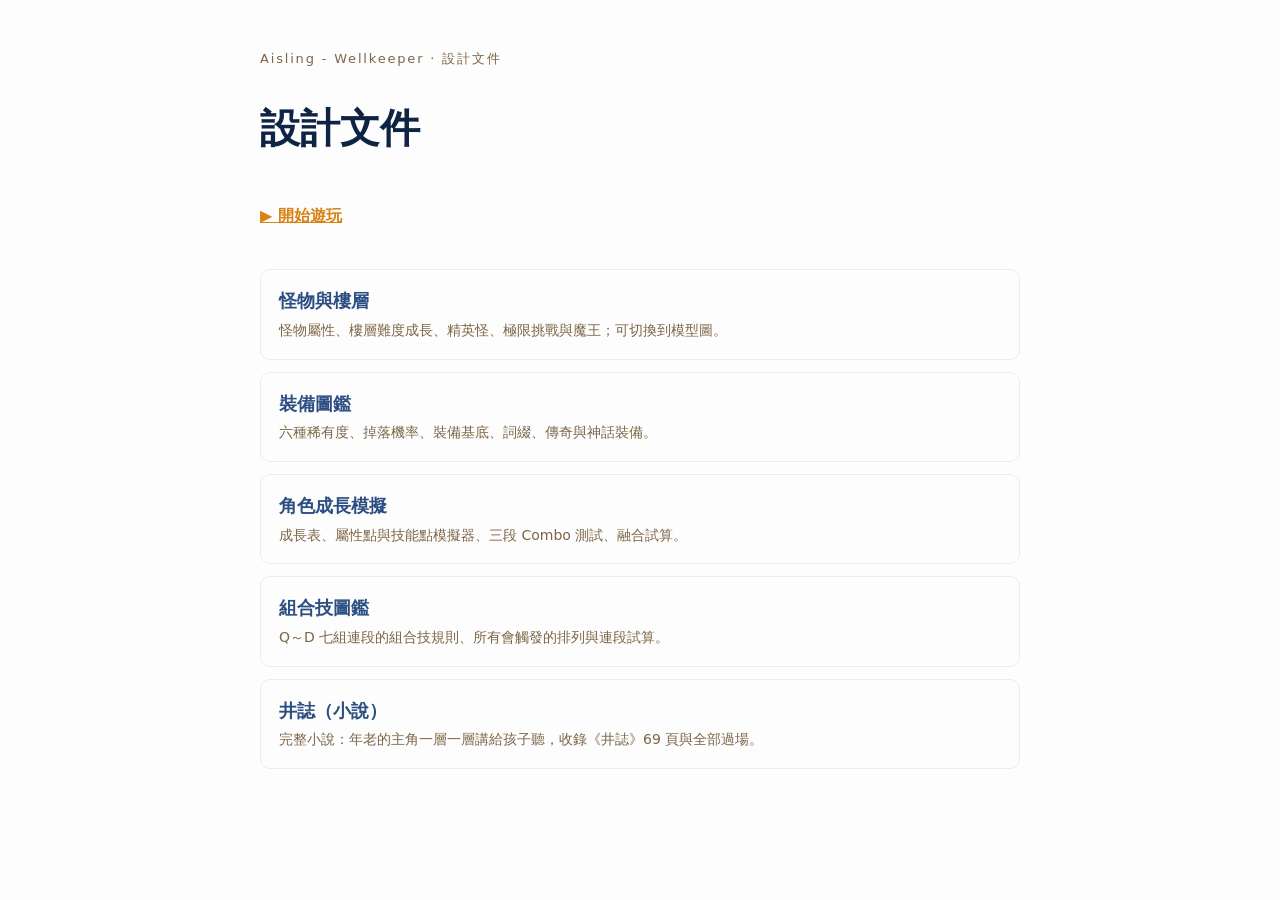
==== design/index.html @ f36fde09 "更新遊戲（2026-11-22 21:58）" ====
<!doctype html>
<html lang="zh-Hant">
<head>
<meta charset="utf-8">
<meta name="viewport" content="width=device-width, initial-scale=1">
<title>Aisling - Wellkeeper 設計文件</title>
<style>
:root { --bg: #FDFDFD; --ink: #0E2442; --ink-2: #2C4E82; --muted: #7d6547; --line: #ECECEB; --accent: #D78212; color-scheme: light; }
@media (prefers-color-scheme: dark) {
  :root:not([data-theme="light"]) { --bg: #0b1c33; --ink: #eef2f7; --ink-2: #a5d5e7; --muted: #c9b18f; --line: #213a5c; --accent: #EFA23A; color-scheme: dark; }
}
:root[data-theme="dark"] { --bg: #0b1c33; --ink: #eef2f7; --ink-2: #a5d5e7; --muted: #c9b18f; --line: #213a5c; --accent: #EFA23A; color-scheme: dark; }
body { margin: 0; background: var(--bg); color: var(--ink); font: 16px/1.7 "PingFang TC", "Microsoft JhengHei", system-ui, sans-serif; }
.wrap { max-width: 760px; margin: 0 auto; padding: 48px 16px 72px; display: grid; gap: 24px; }
.eyebrow { font-size: 13px; letter-spacing: .14em; color: var(--muted); }
h1 { margin: 0; font-size: clamp(28px, 6vw, 40px); }
ul { list-style: none; margin: 0; padding: 0; display: grid; gap: 12px; }
a.card { display: grid; gap: 2px; padding: 16px 18px; border: 1px solid var(--line); border-radius: 10px; color: inherit; text-decoration: none; }
a.card:hover, a.card:focus-visible { border-color: var(--accent); outline: none; }
a.card b { color: var(--ink-2); font-size: 18px; }
a.card span { color: var(--muted); font-size: 14px; }
.play { color: var(--accent); font-weight: 700; }
</style>
</head>
<body>
<div class="wrap">
  <div class="eyebrow">Aisling - Wellkeeper · 設計文件</div>
  <h1>設計文件</h1>
  <p><a class="play" href="../">▶ 開始遊玩</a></p>
  <ul>
    <li><a class="card" href="monsters.html"><b>怪物與樓層</b><span>怪物屬性、樓層難度成長、精英怪、極限挑戰與魔王；可切換到模型圖。</span></a></li>
    <li><a class="card" href="items.html"><b>裝備圖鑑</b><span>六種稀有度、掉落機率、裝備基底、詞綴、傳奇與神話裝備。</span></a></li>
    <li><a class="card" href="growth.html"><b>角色成長模擬</b><span>成長表、屬性點與技能點模擬器、三段 Combo 測試、融合試算。</span></a></li>
    <li><a class="card" href="combos.html"><b>組合技圖鑑</b><span>Q～D 七組連段的組合技規則、所有會觸發的排列與連段試算。</span></a></li>
    <li><a class="card" href="novel.html"><b>井誌（小說）</b><span>完整小說：年老的主角一層一層講給孩子聽，收錄《井誌》69 頁與全部過場。</span></a></li>
  </ul>
</div>
</body>
</html>
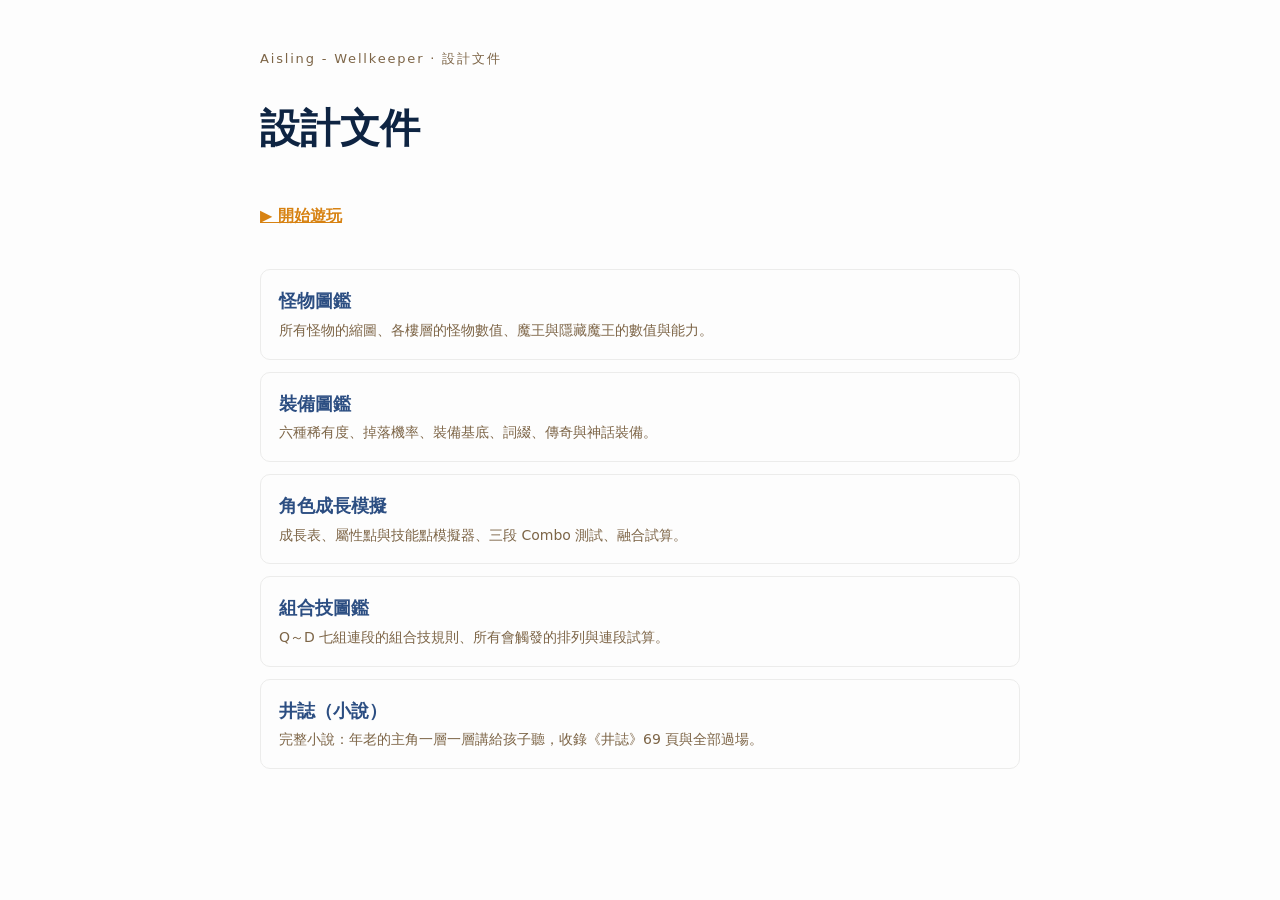
==== commit 03652556: "更新遊戲（2026-11-22 22:42）" ====
--- a/design/index.html
+++ b/design/index.html
@@ -28,7 +28,7 @@
   <h1>設計文件</h1>
   <p><a class="play" href="../">▶ 開始遊玩</a></p>
   <ul>
-    <li><a class="card" href="monsters.html"><b>怪物與樓層</b><span>怪物屬性、樓層難度成長、精英怪、極限挑戰與魔王；可切換到模型圖。</span></a></li>
+    <li><a class="card" href="codex.html"><b>怪物圖鑑</b><span>所有怪物的縮圖、各樓層的怪物數值、魔王與隱藏魔王的數值與能力。</span></a></li>
     <li><a class="card" href="items.html"><b>裝備圖鑑</b><span>六種稀有度、掉落機率、裝備基底、詞綴、傳奇與神話裝備。</span></a></li>
     <li><a class="card" href="growth.html"><b>角色成長模擬</b><span>成長表、屬性點與技能點模擬器、三段 Combo 測試、融合試算。</span></a></li>
     <li><a class="card" href="combos.html"><b>組合技圖鑑</b><span>Q～D 七組連段的組合技規則、所有會觸發的排列與連段試算。</span></a></li>
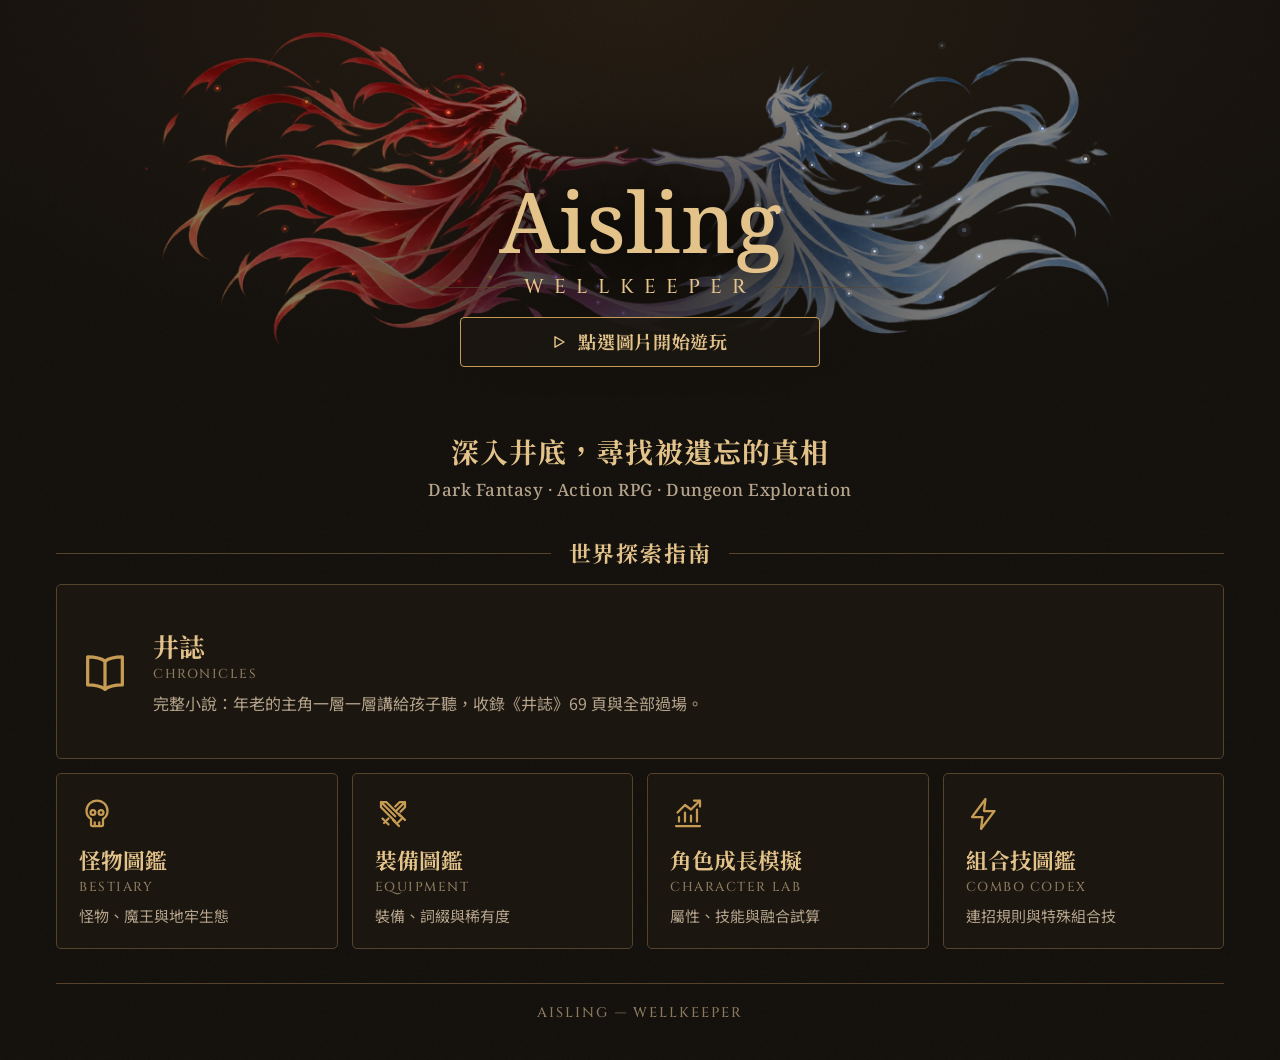
==== commit ab13d4f2: "更新遊戲（2026-11-28 12:11）" ====
--- a/design/index.html
+++ b/design/index.html
@@ -3,37 +3,263 @@
 <head>
 <meta charset="utf-8">
 <meta name="viewport" content="width=device-width, initial-scale=1">
-<title>Aisling - Wellkeeper 設計文件</title>
+<title>Aisling - Wellkeeper 世界指南</title>
+<meta name="description" content="Aisling - Wellkeeper：深入井底，尋找被遺忘的真相。怪物圖鑑、裝備圖鑑、角色成長模擬、組合技圖鑑與小說《井誌》。">
+<link rel="preconnect" href="https://fonts.googleapis.com">
+<link rel="preconnect" href="https://fonts.gstatic.com" crossorigin>
+<link href="https://fonts.googleapis.com/css2?family=Cinzel:wght@500;600&family=Noto+Serif+TC:wght@500;700&family=Noto+Serif:wght@500&family=Noto+Sans+TC:wght@400;500&display=swap" rel="stylesheet">
 <style>
-:root { --bg: #FDFDFD; --ink: #0E2442; --ink-2: #2C4E82; --muted: #7d6547; --line: #ECECEB; --accent: #D78212; color-scheme: light; }
-@media (prefers-color-scheme: dark) {
-  :root:not([data-theme="light"]) { --bg: #0b1c33; --ink: #eef2f7; --ink-2: #a5d5e7; --muted: #c9b18f; --line: #213a5c; --accent: #EFA23A; color-scheme: dark; }
-}
-:root[data-theme="dark"] { --bg: #0b1c33; --ink: #eef2f7; --ink-2: #a5d5e7; --muted: #c9b18f; --line: #213a5c; --accent: #EFA23A; color-scheme: dark; }
-body { margin: 0; background: var(--bg); color: var(--ink); font: 16px/1.7 "PingFang TC", "Microsoft JhengHei", system-ui, sans-serif; }
-.wrap { max-width: 760px; margin: 0 auto; padding: 48px 16px 72px; display: grid; gap: 24px; }
-.eyebrow { font-size: 13px; letter-spacing: .14em; color: var(--muted); }
-h1 { margin: 0; font-size: clamp(28px, 6vw, 40px); }
-ul { list-style: none; margin: 0; padding: 0; display: grid; gap: 12px; }
-a.card { display: grid; gap: 2px; padding: 16px 18px; border: 1px solid var(--line); border-radius: 10px; color: inherit; text-decoration: none; }
-a.card:hover, a.card:focus-visible { border-color: var(--accent); outline: none; }
-a.card b { color: var(--ink-2); font-size: 18px; }
-a.card span { color: var(--muted); font-size: 14px; }
-.play { color: var(--accent); font-weight: 700; }
+:root {
+  --bg: #100D0A; --card: #1B1610; --line: #55432C; --title: #E3C38A; --text: #B5A48B; --accent: #C69C54; --gold-hi: #E8C77F;
+  --en: "Cinzel", Georgia, serif; --serif: "Noto Serif TC", "Noto Serif", Georgia, serif; --sans: "Noto Sans TC", "PingFang TC", "Microsoft JhengHei", sans-serif;
+  --t: 350ms cubic-bezier(.2, .7, .2, 1);
+  color-scheme: dark;
+}
+* { box-sizing: border-box; }
+html { background: var(--bg); }
+body {
+  margin: 0; color: var(--text); font: 16px/1.7 var(--sans);
+  /* 微弱的石材紋理：雜訊（SVG）加上大塊的明暗 */
+  background:
+    url("data:image/svg+xml,%3Csvg xmlns='http://www.w3.org/2000/svg' width='220' height='220'%3E%3Cfilter id='n'%3E%3CfeTurbulence type='fractalNoise' baseFrequency='.85' numOctaves='3' stitchTiles='stitch'/%3E%3CfeColorMatrix values='0 0 0 0 .55 0 0 0 0 .45 0 0 0 0 .32 0 0 0 .05 0'/%3E%3C/filter%3E%3Crect width='100%25' height='100%25' filter='url(%23n)'/%3E%3C/svg%3E"),
+    radial-gradient(ellipse 90% 50% at 50% 0%, #22190f 0%, transparent 70%),
+    var(--bg);
+}
+a { color: inherit; text-decoration: none; }
+.wrap { max-width: 1200px; margin: 0 auto; padding: 24px 16px 40px; }
+
+/* 主視覺：整張可點。圖徽區 3.57:1；標題、副標與按鈕照遊戲首頁的規則，全部放在兩人手臂的下方（設計者 2026-11-28）*/
+.hero {
+  position: relative; display: grid; padding-bottom: clamp(18px, 2.4vw, 30px); overflow: hidden; cursor: pointer;
+  border: 1px solid transparent; border-radius: 6px;
+  transition: border-color var(--t), box-shadow var(--t), transform 120ms ease;
+  -webkit-tap-highlight-color: transparent;
+}
+.hero .art { position: relative; display: block; aspect-ratio: 3.57 / 1; transition: transform var(--t), filter var(--t); }
+/* 圖徽整張完整顯示（object-fit: contain）：3:1 的圖放在 3.57:1 的框裡，左右留暗底 */
+.hero .art img { position: absolute; inset: 0; width: 100%; height: 100%; object-fit: contain; opacity: .62; }
+/* 去背：圖直接放在網頁背景上，沒有底色；只在標題後面墊一層和網頁同色的淡影，讓字看得清楚 */
+.hero .shade { position: absolute; inset: 0; background: radial-gradient(ellipse 28% 50% at 50% 66%, rgb(16 13 10 / 70%) 0%, transparent 100%); }
+/* 遊戲標題畫面的呼吸：11 秒來回、放大到 1.015、亮度 0.95～1.05 */
+.hero .art img { animation: breathe 11s ease-in-out infinite alternate; }
+@keyframes breathe { from { transform: scale(1); filter: brightness(.95); } to { transform: scale(1.015); filter: brightness(1.05); } }
+/* 火星與光塵（同遊戲的 TitleParticles）：畫在 canvas 上 */
+.hero canvas { position: absolute; inset: 0; width: 100%; height: 100%; pointer-events: none; }
+/* 圖徽整張放進圖徽區，高度等於圖徽區；兩人的手下緣約在圖高 45%（同遊戲 TitleScreen 的 --title-top）。
+   標題從圖徽區 48% 的高度開始：往上拉回 52% 的圖徽區高度 = 寬度 × 0.52 / 3.57（margin 的 % 以寬度計） */
+.hero .head { position: relative; z-index: 1; margin-top: -14.6%; display: grid; justify-items: center; gap: clamp(6px, 1.4vw, 16px); }
+.hero h1 { margin: 0; font: 500 clamp(40px, 6.6vw, 84px)/.95 "Noto Serif", Georgia, serif; color: var(--title); text-shadow: 0 2px 24px rgb(0 0 0 / 70%); transition: color var(--t); }
+.hero .sub { display: flex; align-items: center; gap: 18px; font: 500 clamp(12px, 1.6vw, 20px)/1 var(--en); letter-spacing: .5em; color: var(--title); }
+.hero .sub::before, .hero .sub::after { content: ""; width: clamp(40px, 13vw, 170px); height: 1px; background: linear-gradient(90deg, transparent, var(--line)); }
+.hero .sub::after { background: linear-gradient(90deg, var(--line), transparent); }
+.hero .play {
+  display: inline-flex; align-items: center; justify-content: center; gap: 12px; min-width: min(360px, 80%);
+  padding: clamp(8px, 1vw, 12px) 26px; margin-top: 4px;
+  border: 1px solid var(--accent); border-radius: 4px; background: rgb(27 22 16 / 88%);
+  font: 700 clamp(15px, 1.5vw, 18px)/1.3 var(--serif); color: var(--title); letter-spacing: .04em;
+  transition: background var(--t), border-color var(--t), color var(--t);
+}
+.hero .play svg { width: 14px; height: 14px; flex: none; }
+.hero .play .hover, .hero .play .busy { display: none; }
+/* 滑過：放大、變亮、金框亮起、光點浮出、按鈕換字 */
+.hero:hover, .hero:focus-visible { border-color: var(--gold-hi); box-shadow: 0 0 0 1px rgb(232 199 127 / 25%), 0 12px 40px rgb(0 0 0 / 50%); outline: none; }
+.hero:hover .art, .hero:focus-visible .art { transform: scale(1.025); filter: brightness(1.15); }
+.hero:hover h1, .hero:focus-visible h1 { color: #F2DBA8; }
+.hero:hover .play, .hero:focus-visible .play, .hero.busy .play { background: #5A4426; border-color: var(--gold-hi); color: #F6E3B8; }
+.hero:hover .play .idle, .hero:focus-visible .play .idle { display: none; }
+.hero:hover .play .hover, .hero:focus-visible .play .hover { display: inline; }
+.hero:active { transform: scale(.99); }
+.hero.busy .play .idle, .hero.busy .play .hover, .hero.busy .play svg { display: none !important; }
+.hero.busy .play .busy { display: inline !important; }
+
+.lead { text-align: center; padding: 34px 0 10px; }
+.lead h2 { margin: 0; font: 700 clamp(20px, 2.4vw, 28px)/1.4 var(--serif); color: var(--title); letter-spacing: .04em; }
+.lead p { margin: 6px 0 0; font: 500 clamp(13px, 1.4vw, 17px)/1.5 "Noto Serif", Georgia, serif; color: var(--text); letter-spacing: .03em; }
+
+.section { display: flex; align-items: center; gap: 18px; margin: 30px 0 20px; scroll-margin-top: 16px; }
+.section::before, .section::after { content: ""; flex: 1; height: 1px; background: var(--line); }
+.section h3 { margin: 0; font: 700 clamp(17px, 1.8vw, 22px)/1 var(--serif); color: var(--title); letter-spacing: .08em; }
+
+/* 卡片：小說自己一排、其他一排；每排一樣高（grid-auto-rows: 1fr） */
+.cards { display: grid; grid-template-columns: repeat(4, 1fr); grid-auto-rows: 1fr; gap: 14px; }
+.card {
+  display: grid; align-content: start; gap: 14px; padding: 22px 22px 20px; min-height: 170px;
+  background: var(--card); border: 1px solid var(--line); border-radius: 5px;
+  transition: border-color var(--t), background var(--t), transform var(--t);
+}
+.card.wide { grid-column: 1 / -1; grid-template-columns: auto 1fr; align-items: center; align-content: center; gap: 22px; }
+.card .icon { width: 36px; height: 36px; fill: none; stroke: var(--accent); stroke-width: 1.5; stroke-linecap: round; stroke-linejoin: round; transition: stroke var(--t); }
+.card.wide .icon { width: 52px; height: 52px; }
+.card .txt { display: grid; gap: 4px; }
+.card b { font: 700 clamp(19px, 1.7vw, 22px)/1.3 var(--serif); color: var(--title); }
+.card small { font: 500 13px/1.3 var(--en); letter-spacing: .12em; color: #8d7b5f; }
+.card .txt > span { font-size: 15px; line-height: 1.6; color: var(--text); margin-top: 4px; }
+.card.wide b { font-size: clamp(22px, 2.2vw, 26px); }
+.card.wide .txt > span { font-size: 16px; }
+.card:hover, .card:focus-visible { border-color: var(--accent); background: #211a12; transform: translateY(-2px); outline: none; }
+.card:hover .icon, .card:focus-visible .icon { stroke: var(--gold-hi); }
+.card:active { transform: scale(.99); }
+
+footer { margin-top: 34px; padding-top: 22px; border-top: 1px solid var(--line); text-align: center; font: 500 14px/1 var(--en); letter-spacing: .14em; color: #8d7b5f; }
+
+/* 平板：卡片兩欄 */
+@media (max-width: 900px) {
+  .cards { grid-template-columns: repeat(2, 1fr); }
+}
+/* 手機：主視覺改成「圖在上、標題與按鈕在下」，卡片一欄 */
+@media (max-width: 640px) {
+  .hero .art { position: relative; inset: auto; aspect-ratio: 3 / 1; }
+  .hero .shade { display: none; }
+  /* 手機的圖徽區是 3:1，標題從 48% 開始：往上拉回 寬度 × 0.52 / 3 */
+  .hero .head { margin-top: -17.3%; }
+  .hero .play { min-width: 0; width: calc(100% - 40px); }
+  .cards { grid-template-columns: 1fr; grid-auto-rows: auto; }
+  .card { min-height: 0; grid-template-columns: auto 1fr; align-items: center; gap: 16px; padding: 18px; }
+  .card .icon, .card.wide .icon { width: 34px; height: 34px; }
+}
+@media (prefers-reduced-motion: reduce) {
+  .hero, .hero .art, .hero .art img, .card { transition: none; animation: none; }
+}
 </style>
 </head>
 <body>
 <div class="wrap">
-  <div class="eyebrow">Aisling - Wellkeeper · 設計文件</div>
-  <h1>設計文件</h1>
-  <p><a class="play" href="../">▶ 開始遊玩</a></p>
-  <ul>
-    <li><a class="card" href="codex.html"><b>怪物圖鑑</b><span>所有怪物的縮圖、各樓層的怪物數值、魔王與隱藏魔王的數值與能力。</span></a></li>
-    <li><a class="card" href="items.html"><b>裝備圖鑑</b><span>六種稀有度、掉落機率、裝備基底、詞綴、傳奇與神話裝備。</span></a></li>
-    <li><a class="card" href="growth.html"><b>角色成長模擬</b><span>成長表、屬性點與技能點模擬器、三段 Combo 測試、融合試算。</span></a></li>
-    <li><a class="card" href="combos.html"><b>組合技圖鑑</b><span>Q～D 七組連段的組合技規則、所有會觸發的排列與連段試算。</span></a></li>
-    <li><a class="card" href="novel.html"><b>井誌（小說）</b><span>完整小說：年老的主角一層一層講給孩子聽，收錄《井誌》69 頁與全部過場。</span></a></li>
-  </ul>
+  <a class="hero" id="play" href="../" aria-label="開始遊玩 Aisling - Wellkeeper">
+    <span class="art"><img src="emblem.webp" alt="紅焰的女戰士與月光的皇后伸手相望" width="2172" height="724"></span>
+    <canvas aria-hidden="true"></canvas>
+    <span class="shade"></span>
+    <span class="head">
+      <h1>Aisling</h1>
+      <span class="sub">WELLKEEPER</span>
+      <span class="play"><svg viewBox="0 0 14 14" aria-hidden="true"><path d="M3 1.8l9 5.2-9 5.2Z" fill="none" stroke="currentColor" stroke-width="1.4" stroke-linejoin="round"/></svg><span class="idle">點選圖片開始遊玩</span><span class="hover">進入 Aisling 的世界</span><span class="busy">正在進入遊戲…</span></span>
+    </span>
+  </a>
+
+  <div class="lead">
+    <h2>深入井底，尋找被遺忘的真相</h2>
+    <p>Dark Fantasy · Action RPG · Dungeon Exploration</p>
+  </div>
+
+  <div class="section" id="guide"><h3>世界探索指南</h3></div>
+  <div class="cards">
+    <a class="card wide" href="novel.html">
+      <svg class="icon" viewBox="0 0 24 24" aria-hidden="true"><path d="M12 6.5C10 5 7.3 4.5 4 4.5v13c3.3 0 6 .5 8 2 2-1.5 4.7-2 8-2v-13c-3.3 0-6 .5-8 2Z"/><path d="M12 6.5v13"/></svg>
+      <span class="txt"><b>井誌</b><small>CHRONICLES</small><span>完整小說：年老的主角一層一層講給孩子聽，收錄《井誌》69 頁與全部過場。</span></span>
+    </a>
+    <a class="card" href="codex.html">
+      <svg class="icon" viewBox="0 0 24 24" aria-hidden="true"><path d="M12 3a7 7 0 0 0-7 7c0 2.4 1.1 4.2 3 5.3V19a1 1 0 0 0 1 1h6a1 1 0 0 0 1-1v-3.7c1.9-1.1 3-2.9 3-5.3a7 7 0 0 0-7-7Z"/><circle cx="9.3" cy="11" r="1.6"/><circle cx="14.7" cy="11" r="1.6"/><path d="M10.5 20v-2.5M13.5 20v-2.5"/></svg>
+      <span class="txt"><b>怪物圖鑑</b><small>BESTIARY</small><span>怪物、魔王與地牢生態</span></span>
+    </a>
+    <a class="card" href="items.html">
+      <svg class="icon" viewBox="0 0 24 24" aria-hidden="true"><path d="M4 4l9.5 9.5M4 4h3.5L17 13.5M4 4v3.5L13.5 17"/><path d="M20 4l-6 6M20 4h-3.5l-3 3M20 4v3.5l-3 3"/><path d="M12 16l4 4M16 12l4 4M14.5 18.5l4-4M6 18l3-3M5 15l4 4"/></svg>
+      <span class="txt"><b>裝備圖鑑</b><small>EQUIPMENT</small><span>裝備、詞綴與稀有度</span></span>
+    </a>
+    <a class="card" href="growth.html">
+      <svg class="icon" viewBox="0 0 24 24" aria-hidden="true"><path d="M4 20h16"/><path d="M6 17v-3M10 17v-6M14 17v-4M18 17V9"/><path d="M5 11l5-5 4 3 6-6M16 3h4v4"/></svg>
+      <span class="txt"><b>角色成長模擬</b><small>CHARACTER LAB</small><span>屬性、技能與融合試算</span></span>
+    </a>
+    <a class="card" href="combos.html">
+      <svg class="icon" viewBox="0 0 24 24" aria-hidden="true"><path d="M13 2L4 14h7l-1 8 9-12h-7l1-8Z"/></svg>
+      <span class="txt"><b>組合技圖鑑</b><small>COMBO CODEX</small><span>連招規則與特殊組合技</span></span>
+    </a>
+  </div>
+
+  <footer>AISLING — WELLKEEPER</footer>
 </div>
+<script>
+// 點主視覺：按鈕先顯示「正在進入遊戲…」，短暫停一下再進遊戲（Ctrl / Cmd 點擊照瀏覽器原本的開新分頁）
+document.getElementById('play').addEventListener('click', (e) => {
+  if (e.metaKey || e.ctrlKey || e.shiftKey || e.button !== 0) return;
+  e.preventDefault();
+  const a = e.currentTarget;
+  a.classList.add('busy');
+  setTimeout(() => { location.href = a.href; }, 380);
+});
+// 從遊戲按「上一頁」回來時（頁面從快取還原），按鈕恢復原狀
+addEventListener('pageshow', () => document.getElementById('play').classList.remove('busy'));
+// 火星與光塵（照遊戲標題畫面的 src/ui/title/TitleParticles.vue）：女戰士（左、紅）往外往上飄的餘燼、
+// 皇后（右、藍）更慢的月白光塵、兩人衣襬相連的紫光；從圖上真的有顏色的地方冒出。滑過主視覺時冒得比較多。
+(() => {
+  if (matchMedia('(prefers-reduced-motion: reduce)').matches) return;
+  const hero = document.getElementById('play');
+  const img = hero.querySelector('.art img');
+  const cv = hero.querySelector('canvas');
+  const SPAWN = { ember: [11, 46], moon: [7, 40], violet: [1.5, 10] };
+  const EMBER = ['#ff3d2e', '#e8452c', '#c8201c', '#ff5a36'], MOON = ['#d6e6ff', '#a9c8ff', '#ffffff', '#bfd0ee'], VIOLET = ['#c98cff', '#b07ae8'];
+  const rand = (a, b) => a + Math.random() * (b - a);
+  const pick = (xs) => xs[Math.floor(Math.random() * xs.length)];
+  const em = { ember: [], moon: [], violet: [] };
+  const ps = [], acc = { ember: 0, moon: 0, violet: 0 };
+  let last = 0, t0 = 0, hot = false;
+  hero.addEventListener('pointerenter', () => (hot = true));
+  hero.addEventListener('pointerleave', () => (hot = false));
+  const sample = async () => {
+    const im = new Image();
+    im.src = img.currentSrc || img.src;
+    await im.decode();
+    const w = 360, h = Math.round((w * im.naturalHeight) / im.naturalWidth);
+    const c = document.createElement('canvas');
+    c.width = w; c.height = h;
+    const x2 = c.getContext('2d', { willReadFrequently: true });
+    x2.drawImage(im, 0, 0, w, h);
+    const d = x2.getImageData(0, 0, w, h).data;
+    for (let y = 0; y < h; y++) for (let x = 0; x < w; x++) {
+      const i = (y * w + x) * 4;
+      if (d[i + 3] < 150) continue;
+      const r = d[i], g = d[i + 1], b = d[i + 2], p = [x / w, y / h];
+      if (r > 90 && b > 90 && g < Math.min(r, b) - 15 && Math.abs(r - b) < 70) em.violet.push(p);
+      else if (r > b + 35 && x < w * 0.55) em.ember.push(p);
+      else if (b > r + 15 && x > w * 0.45) em.moon.push(p);
+    }
+  };
+  const spawn = (k) => {
+    if (!em[k].length) return null;
+    const [x, y] = pick(em[k]);
+    const out = x < 0.5 ? -1 : 1;
+    if (k === 'ember') return { k, x, y, vx: out * rand(0.004, 0.016), vy: -rand(0.006, 0.02), age: 0, life: rand(2.5, 5), size: rand(0.7, 2), color: Math.random() < 0.15 ? '#ffa040' : pick(EMBER), ph: rand(0, 6.28), sp: false };
+    if (k === 'moon') { const sp = Math.random() < 0.06; return { k, x, y, vx: out * rand(0.002, 0.007), vy: rand(-0.006, 0.002), age: 0, life: rand(4, 8), size: sp ? rand(1.6, 2.6) : rand(0.6, 1.6), color: pick(MOON), ph: rand(0, 6.28), sp }; }
+    return { k, x, y, vx: rand(-0.002, 0.002), vy: -rand(0.002, 0.006), age: 0, life: rand(3, 5), size: rand(0.8, 1.6), color: pick(VIOLET), ph: rand(0, 6.28), sp: false };
+  };
+  const frame = (t) => {
+    requestAnimationFrame(frame);
+    const dt = Math.min(0.05, last ? (t - last) / 1000 : 0);
+    last = t; t0 += dt;
+    const dpr = Math.min(2, devicePixelRatio || 1), box = cv.getBoundingClientRect();
+    if (cv.width !== Math.round(box.width * dpr) || cv.height !== Math.round(box.height * dpr)) { cv.width = Math.round(box.width * dpr); cv.height = Math.round(box.height * dpr); }
+    const ctx = cv.getContext('2d');
+    ctx.setTransform(1, 0, 0, 1, 0, 0);
+    ctx.clearRect(0, 0, cv.width, cv.height);
+    const boost = hot ? 1.8 : 1;
+    for (const k in SPAWN) {
+      acc[k] += SPAWN[k][0] * boost * dt;
+      while (acc[k] >= 1) { acc[k] -= 1; if (ps.filter((p) => p.k === k).length < SPAWN[k][1] * boost) { const p = spawn(k); if (p) ps.push(p); } }
+    }
+    // 圖片實際畫出來的範圍（object-fit: contain，含呼吸與滑過的縮放）
+    const r = img.getBoundingClientRect(), ar = img.naturalWidth / img.naturalHeight || 3;
+    let iw = r.width, ih = r.width / ar;
+    if (ih > r.height) { ih = r.height; iw = ih * ar; }
+    const ox = (r.left + (r.width - iw) / 2 - box.left) * dpr, oy = (r.top + (r.height - ih) / 2 - box.top) * dpr;
+    const ew = iw * dpr, eh = ih * dpr, unit = Math.max(0.5, iw / 1750) * dpr;
+    ctx.globalCompositeOperation = 'lighter';
+    for (let i = ps.length - 1; i >= 0; i--) {
+      const p = ps[i];
+      p.age += dt;
+      if (p.age >= p.life) { ps.splice(i, 1); continue; }
+      const sway = p.k === 'ember' ? Math.sin(t0 * 2 + p.ph) * 0.004 : Math.sin(t0 * 0.8 + p.ph) * 0.0015;
+      p.x += (p.vx + sway) * dt;
+      p.y += p.vy * 3 * dt;
+      let a = Math.min(1, p.age / (p.life * 0.15)) * Math.min(1, (p.life - p.age) / (p.life * 0.4)) * 0.85;
+      if (p.k === 'ember') a *= 0.75 + 0.25 * Math.sin(t0 * 11 + p.ph);
+      if (p.sp) a *= 0.5 + 0.5 * Math.abs(Math.sin(t0 * 3 + p.ph));
+      const x = ox + p.x * ew, y = oy + p.y * eh, s = p.size * unit * 1.6;
+      ctx.fillStyle = p.color;
+      ctx.globalAlpha = a * 0.22; ctx.beginPath(); ctx.arc(x, y, s * 3, 0, 6.283); ctx.fill();
+      ctx.globalAlpha = a; ctx.beginPath(); ctx.arc(x, y, s, 0, 6.283); ctx.fill();
+    }
+    ctx.globalAlpha = 1;
+  };
+  sample().then(() => requestAnimationFrame(frame)).catch(() => {});
+})();
+</script>
 </body>
 </html>
